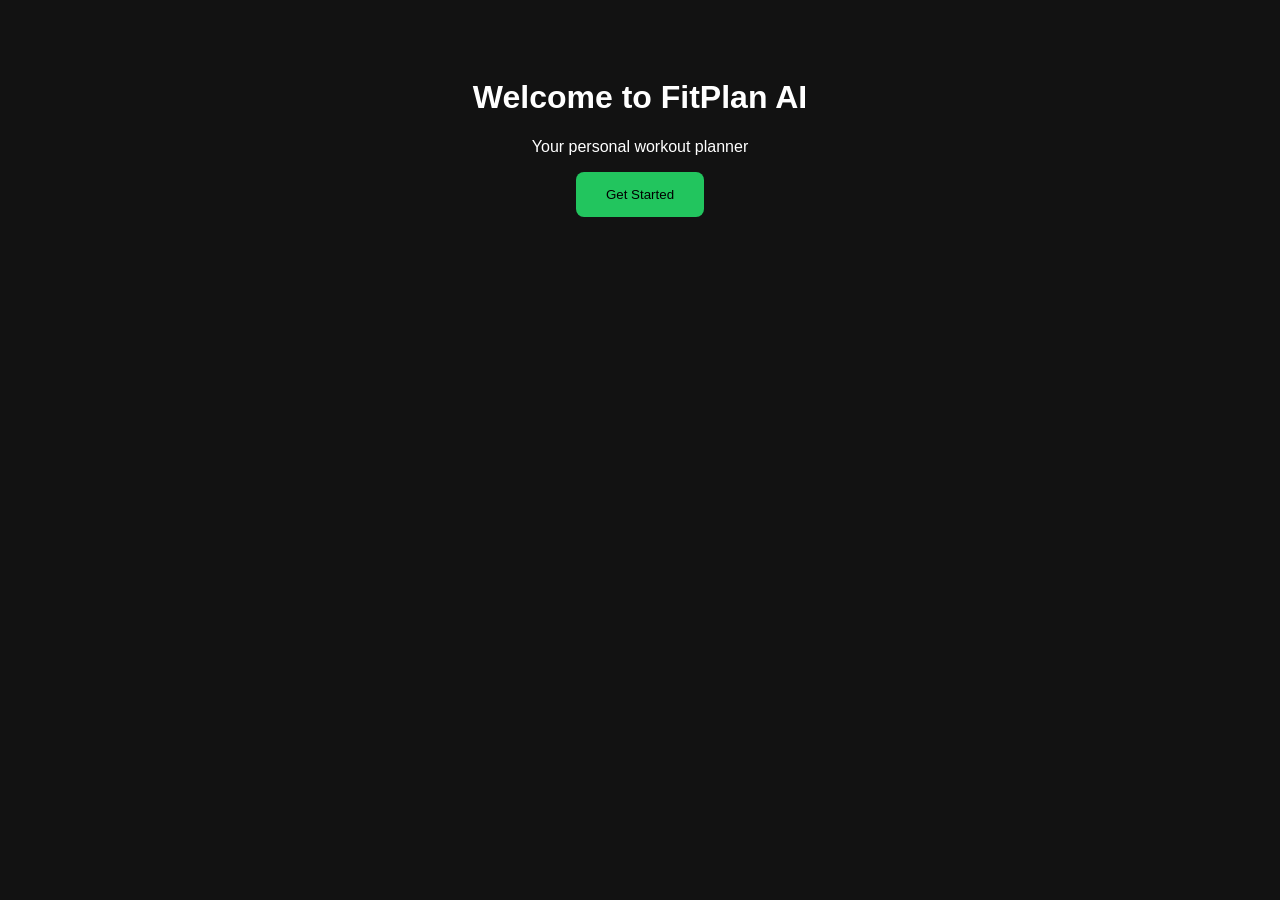
==== index.html @ d8505367 "create initial  website with basic styling and interactive button" ====
<!DOCTYPE html>
<html lang="en">
<head>
    <meta charset="UTF-8">
    <meta name="viewport" content="width=device-width, initial-scale=1.0">
    <title>FitPlan AI</title>
    <link rel="stylesheet" href="style.css">
</head>
<body>
    <h1>Welcome to FitPlan AI</h1>
    <p>Your personal workout planner</p>

    <button id="startBtn">Get Started</button>

    <script src="script.js"></script>
</body>
</html>
---- style.css ----
body {
    background-color: #121212;
    color: white;
    font-family: Arial, sans-serif;
    text-align: center;
    padding: 50px;
}

button {
    background-color: #22c55e;
    color: black;
    padding: 15px 30px;
    border: none;
    border-radius: 8px;
    cursor: pointer;
}
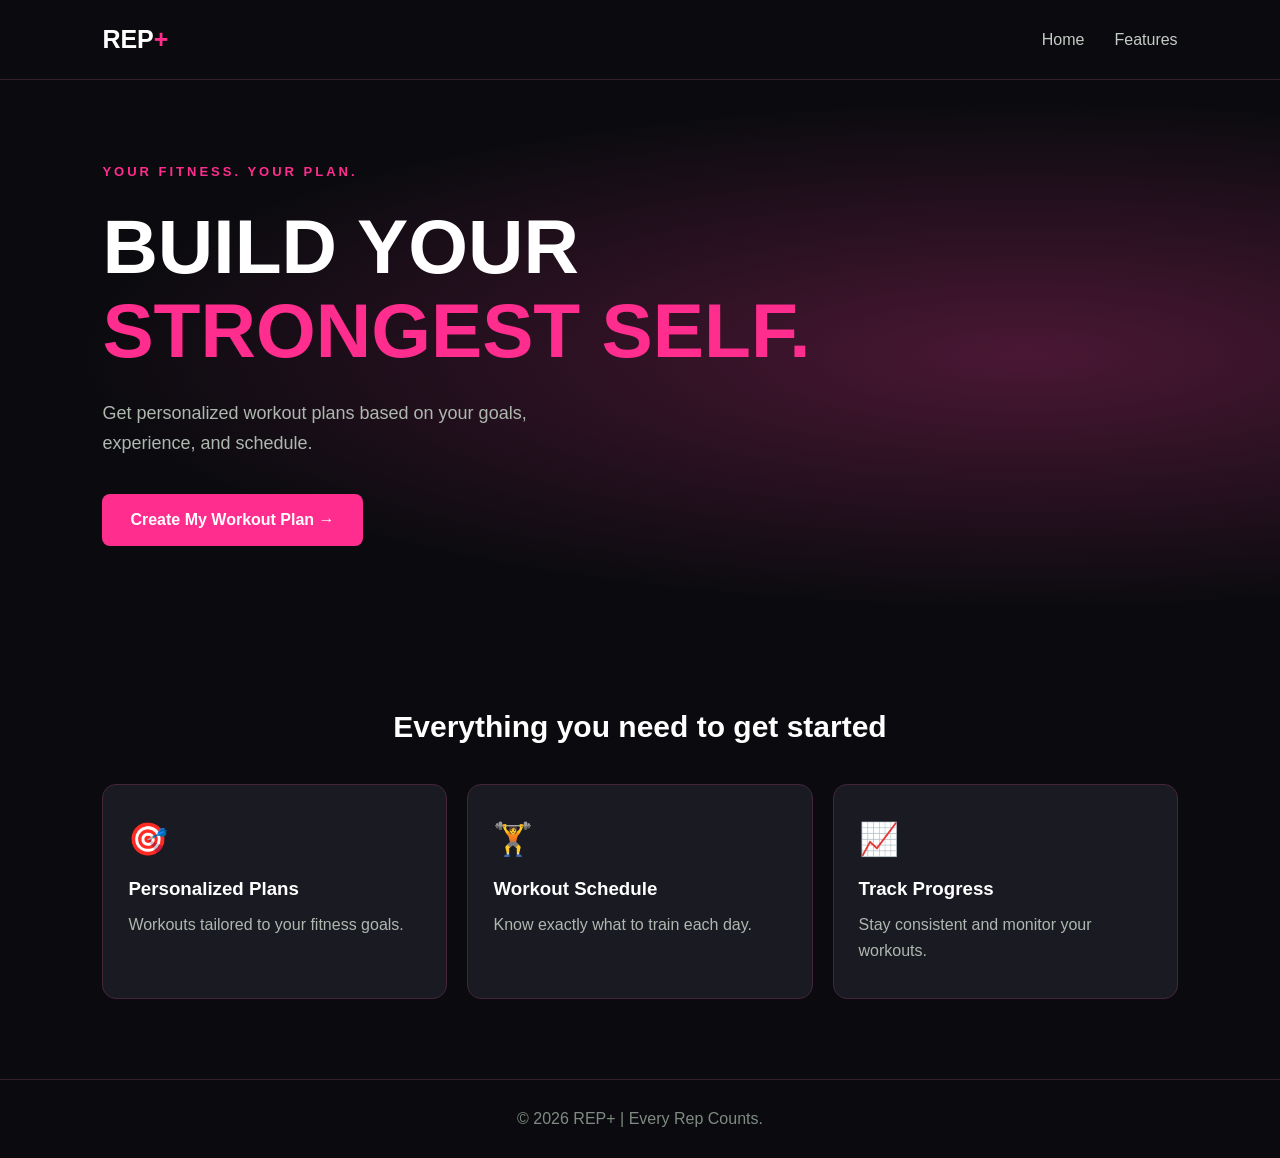
==== commit 00b8df2b: "rebrand fitness app from FitPlan AI to REP+" ====
--- a/index.html
+++ b/index.html
@@ -1,17 +1,63 @@
+
 <!DOCTYPE html>
 <html lang="en">
 <head>
     <meta charset="UTF-8">
     <meta name="viewport" content="width=device-width, initial-scale=1.0">
-    <title>FitPlan AI</title>
+    <title>REP+ | Your Personal Workout Planner</title>
     <link rel="stylesheet" href="style.css">
 </head>
 <body>
-    <h1>Welcome to FitPlan AI</h1>
-    <p>Your personal workout planner</p>
+    <header class="navbar">
+        <a href="#" class="logo">REP<span>+</span></a>
+        <nav>
+            <a href="#home">Home</a>
+            <a href="#features">Features</a>
+        </nav>
+    </header>
 
-    <button id="startBtn">Get Started</button>
+    <main>
+        <section class="hero" id="home">
+            <div class="hero-content">
+                <p class="eyebrow">YOUR FITNESS. YOUR PLAN.</p>
+                <h1>BUILD YOUR<br><span>STRONGEST SELF.</span></h1>
+                <p class="subtitle">
+                    Get personalized workout plans based on
+                    your goals, experience, and schedule.
+                </p>
+                <button id="startBtn">Create My Workout Plan →</button>
+            </div>
+        </section>
+
+        <section class="features" id="features">
+            <h2>Everything you need to get started</h2>
+
+            <div class="feature-grid">
+                <div class="feature-card">
+                    <div class="feature-icon">🎯</div>
+                    <h3>Personalized Plans</h3>
+                    <p>Workouts tailored to your fitness goals.</p>
+                </div>
+
+                <div class="feature-card">
+                    <div class="feature-icon">🏋️</div>
+                    <h3>Workout Schedule</h3>
+                    <p>Know exactly what to train each day.</p>
+                </div>
+
+                <div class="feature-card">
+                    <div class="feature-icon">📈</div>
+                    <h3>Track Progress</h3>
+                    <p>Stay consistent and monitor your workouts.</p>
+                </div>
+            </div>
+        </section>
+    </main>
+
+    <footer>
+        <p>© 2026 REP+ | Every Rep Counts.</p>
+    </footer>
 
     <script src="script.js"></script>
 </body>
-</html>+</html>
--- a/style.css
+++ b/style.css
@@ -1,16 +1,226 @@
+
+* {
+    margin: 0;
+    padding: 0;
+    box-sizing: border-box;
+}
+
+html {
+    scroll-behavior: smooth;
+}
+
 body {
-    background-color: #121212;
+    background: #0b0e0c;
+    color: #ffffff;
+    font-family: Arial, sans-serif;
+}
+
+.navbar {
+    display: flex;
+    justify-content: space-between;
+    align-items: center;
+    padding: 25px 8%;
+    border-bottom: 1px solid #252a26;
+}
+
+.logo {
+    font-size: 25px;
+    font-weight: 900;
+    text-decoration: none;
     color: white;
-    font-family: Arial, sans-serif;
-    text-align: center;
-    padding: 50px;
+}
+
+.logo span, .hero h1 span {
+    color: #a3ff47;
+}
+
+nav {
+    display: flex;
+    gap: 30px;
+}
+
+nav a {
+    color: #c5cbc5;
+    text-decoration: none;
+}
+
+nav a:hover {
+    color: #a3ff47;
+}
+
+.hero {
+    min-height: 550px;
+    display: flex;
+    align-items: center;
+    padding: 80px 8%;
+    background: radial-gradient(
+        ellipse at 80% 50%,
+        #1c3420 0%,
+        #0b0e0c 65%
+    );
+}
+
+.hero-content {
+    max-width: 750px;
+}
+
+.eyebrow {
+    color: #a3ff47;
+    font-size: 13px;
+    font-weight: bold;
+    letter-spacing: 3px;
+    margin-bottom: 25px;
+}
+
+.hero h1 {
+    font-size: clamp(42px, 6vw, 82px);
+    line-height: 1.1;
+    font-weight: 900;
+    margin-bottom: 25px;
+}
+
+.subtitle {
+    color: #aeb8af;
+    font-size: 18px;
+    line-height: 1.7;
+    max-width: 500px;
+    margin-bottom: 35px;
 }
 
 button {
-    background-color: #22c55e;
-    color: black;
-    padding: 15px 30px;
+    background: #a3ff47;
+    color: #0b0e0c;
+    padding: 17px 28px;
     border: none;
     border-radius: 8px;
+    font-size: 16px;
+    font-weight: bold;
     cursor: pointer;
-}+    transition: 0.2s;
+}
+
+button:hover {
+    background: #c0ff83;
+    transform: translateY(-2px);
+}
+
+.features {
+    padding: 80px 8%;
+    text-align: center;
+}
+
+.features h2 {
+    font-size: 30px;
+    margin-bottom: 40px;
+}
+
+.feature-grid {
+    display: grid;
+    grid-template-columns: repeat(3, 1fr);
+    gap: 20px;
+}
+
+.feature-card {
+    background: #161c17;
+    border: 1px solid #29352b;
+    border-radius: 14px;
+    padding: 35px 25px;
+    text-align: left;
+}
+
+.feature-icon {
+    font-size: 32px;
+    margin-bottom: 20px;
+}
+
+.feature-card h3 {
+    margin-bottom: 12px;
+}
+
+.feature-card p {
+    color: #aeb8af;
+    line-height: 1.6;
+}
+
+footer {
+    text-align: center;
+    color: #7f8b80;
+    padding: 30px;
+    border-top: 1px solid #252a26;
+}
+
+@media (max-width: 700px) {
+    .navbar {
+        padding: 20px 5%;
+    }
+
+    .hero {
+        padding: 70px 5%;
+        min-height: 450px;
+    }
+
+    .features {
+        padding: 60px 5%;
+    }
+
+    .feature-grid {
+        grid-template-columns: 1fr;
+    }
+
+    nav {
+        gap: 15px;
+    }
+}
+
+/* FitPlan AI - Pink & Black Theme */
+
+body {
+    background: #0b0b0f;
+    color: #ffffff;
+}
+
+.navbar {
+    background: #0b0b0f;
+    border-bottom: 1px solid #33202c;
+}
+
+.logo span,
+.hero h1 span,
+.eyebrow {
+    color: #ff2d8d;
+}
+
+nav a:hover {
+    color: #ff85b8;
+}
+
+.hero {
+    background: radial-gradient(
+        ellipse at 80% 50%,
+        #4a1734 0%,
+        #0b0b0f 65%
+    );
+}
+
+button {
+    background: #ff2d8d;
+    color: #ffffff;
+}
+
+button:hover {
+    background: #ff85b8;
+    transform: translateY(-2px);
+}
+
+.feature-card {
+    background: #1a1a22;
+    border: 1px solid #44253a;
+}
+
+.feature-card:hover {
+    border-color: #ff2d8d;
+}
+
+footer {
+    border-top: 1px solid #33202c;
+}
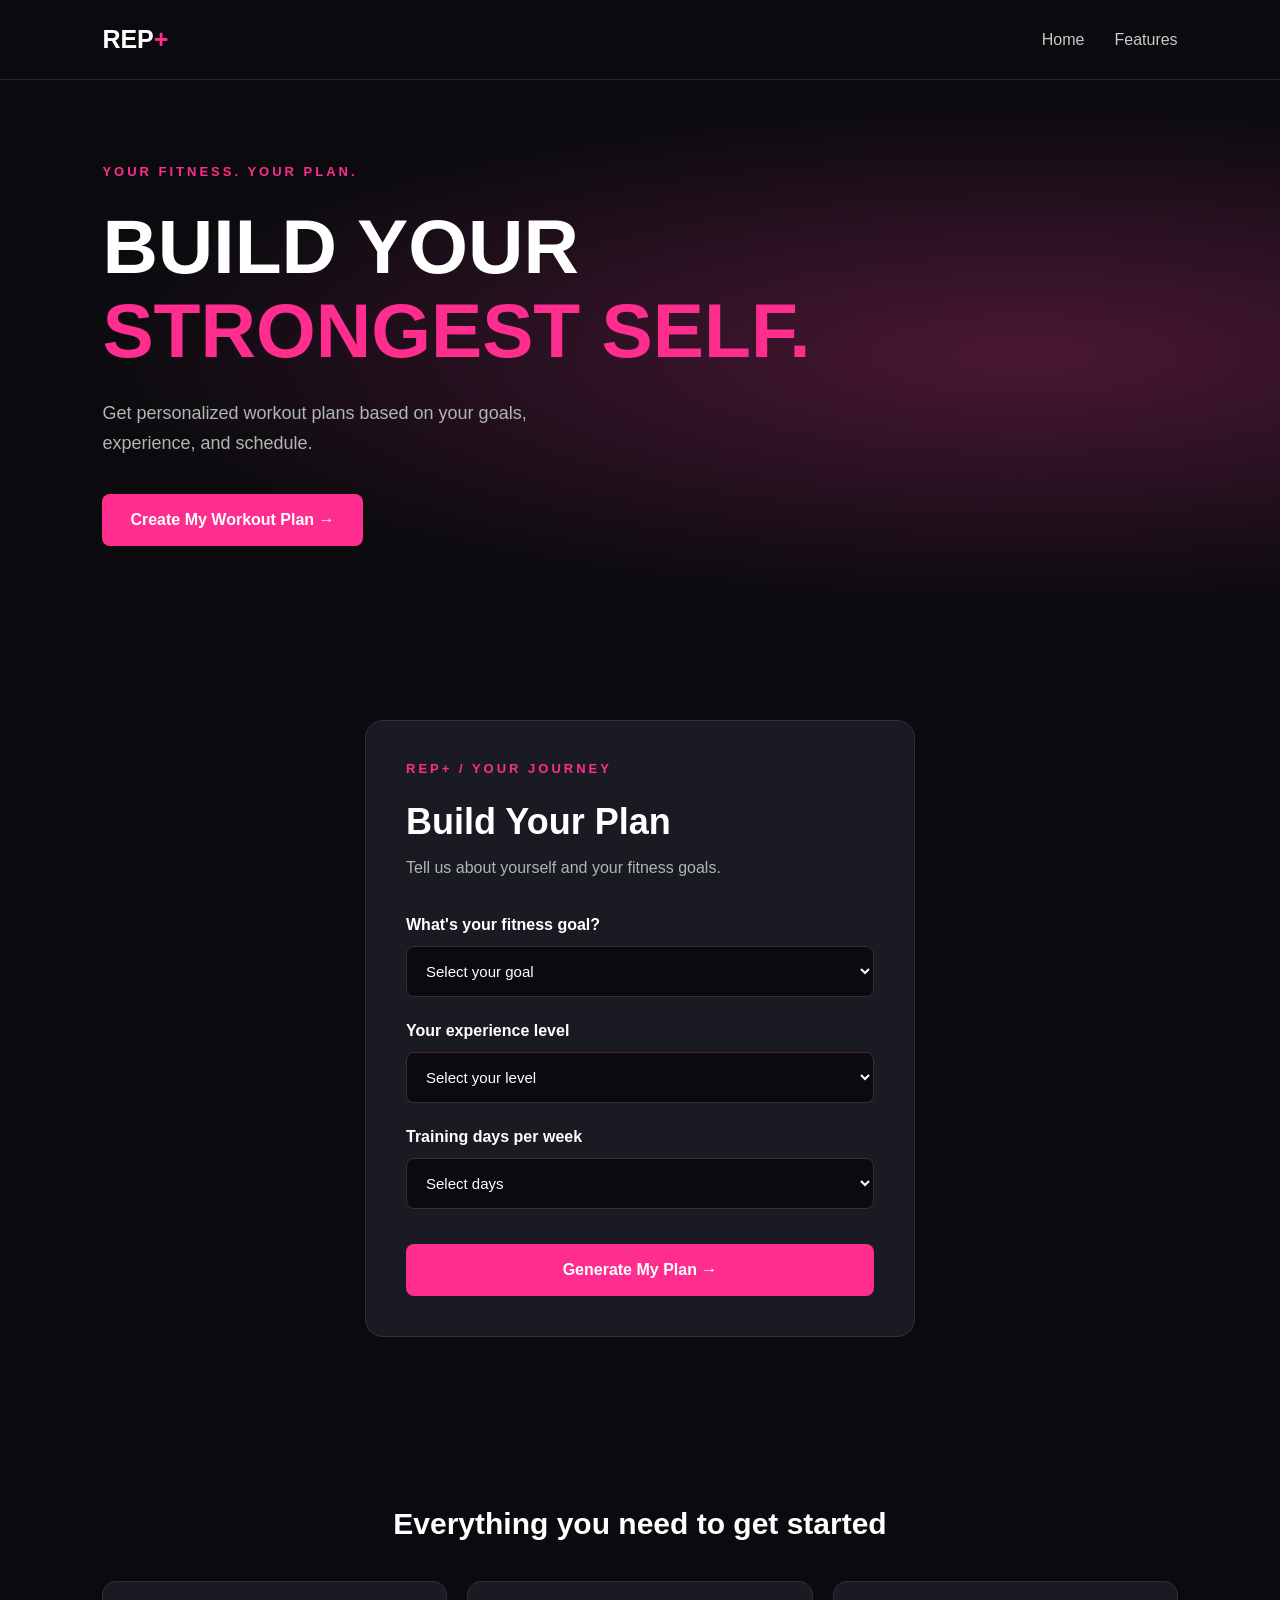
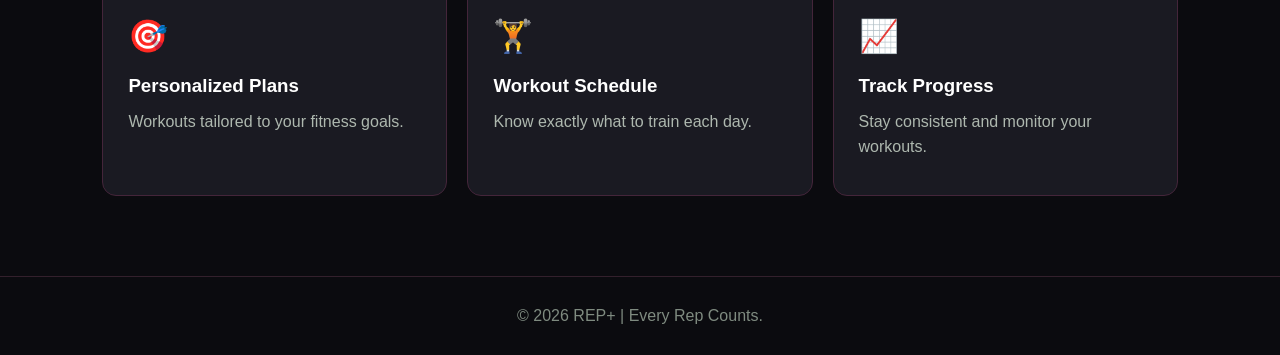
==== commit 5528a2a8: "add interactive workout questionnaire and save user preferences" ====
--- a/index.html
+++ b/index.html
@@ -5,6 +5,7 @@
     <meta charset="UTF-8">
     <meta name="viewport" content="width=device-width, initial-scale=1.0">
     <title>REP+ | Your Personal Workout Planner</title>
+    <link rel="icon" type="image/png" href="images/favicon.png">
     <link rel="stylesheet" href="style.css">
 </head>
 <body>
@@ -26,6 +27,55 @@
                     your goals, experience, and schedule.
                 </p>
                 <button id="startBtn">Create My Workout Plan →</button>
+            </div>
+        </section>
+        
+        <section class="planner" id="planner">
+            <div class="planner-container">
+                <p class="eyebrow">REP+ / YOUR JOURNEY</p>
+                <h2>Build Your Plan</h2>
+                <p class="planner-subtitle">
+                    Tell us about yourself and your fitness goals.
+                </p>
+
+                <form id="workoutForm">
+                    <div class="form-group">
+                        <label for="goal">What's your fitness goal?</label>
+                        <select id="goal" name="goal" required>
+                            <option value="" disabled selected>Select your goal</option>
+                            <option value="muscle">Build Muscle</option>
+                            <option value="strength">Get Stronger</option>
+                            <option value="fitness">Improve Fitness</option>
+                        </select>
+                    </div>
+
+                    <div class="form-group">
+                        <label for="level">Your experience level</label>
+                        <select id="level" name="level" required>
+                            <option value="" disabled selected>Select your level</option>
+                            <option value="beginner">Beginner</option>
+                            <option value="intermediate">Intermediate</option>
+                            <option value="advanced">Advanced</option>
+                        </select>
+                    </div>
+
+                    <div class="form-group">
+                        <label for="days">Training days per week</label>
+                        <select id="days" name="days" required>
+                            <option value="" disabled selected>Select days</option>
+                            <option value="2">2 Days</option>
+                            <option value="3">3 Days</option>
+                            <option value="4">4 Days</option>
+                            <option value="5">5 Days</option>
+                        </select>
+                    </div>
+
+                    <button type="submit" class="generate-btn">
+                        Generate My Plan →
+                    </button>
+                </form>
+
+                <div id="formResult" class="form-result" aria-live="polite" hidden></div>
             </div>
         </section>
 
--- a/style.css
+++ b/style.css
@@ -224,3 +224,84 @@
 footer {
     border-top: 1px solid #33202c;
 }
+
+
+/* Workout Questionnaire */
+
+.planner {
+    padding: 90px 20px;
+    background: #0b0b0f;
+}
+
+.planner-container {
+    max-width: 550px;
+    margin: 0 auto;
+    padding: 40px;
+    background: #1a1a22;
+    border: 1px solid #44253a;
+    border-radius: 18px;
+}
+
+.planner h2 {
+    font-size: 36px;
+    margin-bottom: 12px;
+}
+
+.planner-subtitle {
+    color: #aeb8af;
+    margin-bottom: 35px;
+    line-height: 1.6;
+}
+
+.form-group {
+    margin-bottom: 25px;
+}
+
+.form-group label {
+    display: block;
+    margin-bottom: 12px;
+    font-weight: bold;
+}
+
+.form-group select {
+    width: 100%;
+    padding: 15px;
+    background: #0b0b0f;
+    color: white;
+    border: 1px solid #44253a;
+    border-radius: 8px;
+    font-size: 15px;
+    cursor: pointer;
+}
+
+.form-group select:focus {
+    outline: 2px solid #ff2d8d;
+}
+
+.generate-btn {
+    width: 100%;
+    margin-top: 10px;
+}
+
+.form-result {
+    margin-top: 25px;
+    padding: 20px;
+    background: #291726;
+    border: 1px solid #ff2d8d;
+    border-radius: 10px;
+    line-height: 1.8;
+}
+
+.form-result[hidden] {
+    display: none;
+}
+
+@media (max-width: 600px) {
+    .planner-container {
+        padding: 25px 20px;
+    }
+
+    .planner h2 {
+        font-size: 28px;
+    }
+}
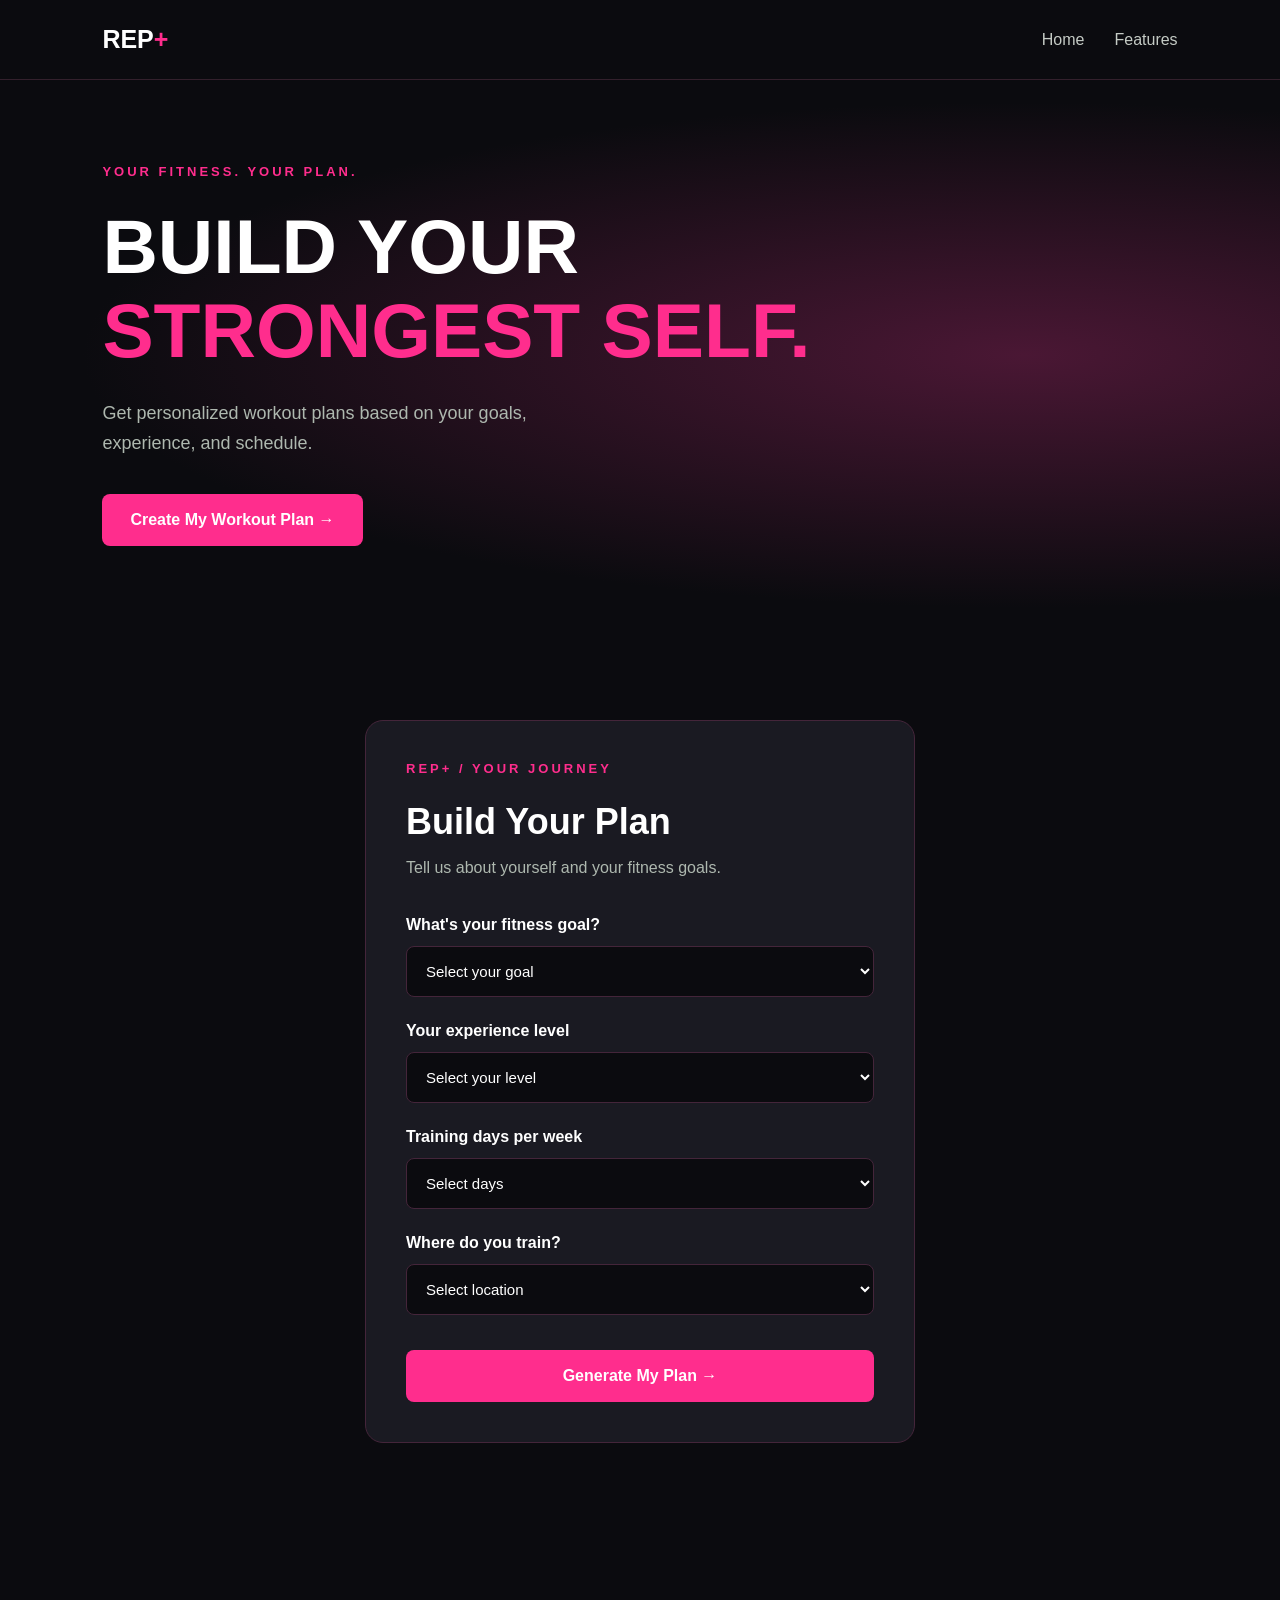
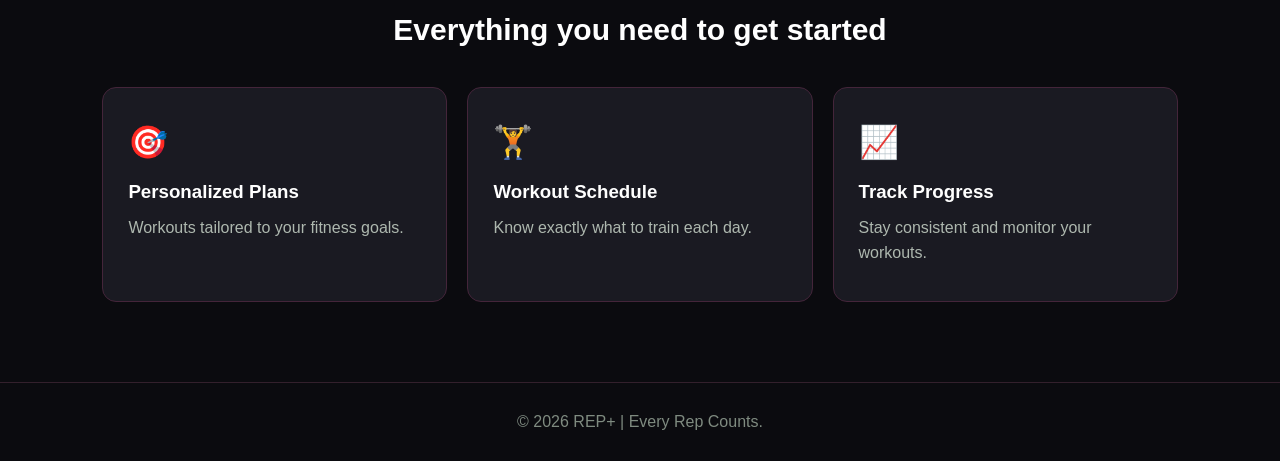
==== commit 67a8ec67: "Expand workout preferences with training days and location" ====
--- a/index.html
+++ b/index.html
@@ -67,8 +67,21 @@
                             <option value="3">3 Days</option>
                             <option value="4">4 Days</option>
                             <option value="5">5 Days</option>
+                            <option value="6">6 Days</option>
+                            <option value="7">7 Days</option>
                         </select>
                     </div>
+                    
+                    <div class="form-group">
+                        <label for="location">Where do you train?</label>
+                        <select id="location" name="location" required>
+                            <option value="" disabled selected>Select location</option>
+                            <option value="gym">At the Gym</option>
+                            <option value="home">At Home</option>
+                            <option value="both">Both</option>
+                        </select>
+                    </div>
+
 
                     <button type="submit" class="generate-btn">
                         Generate My Plan →
